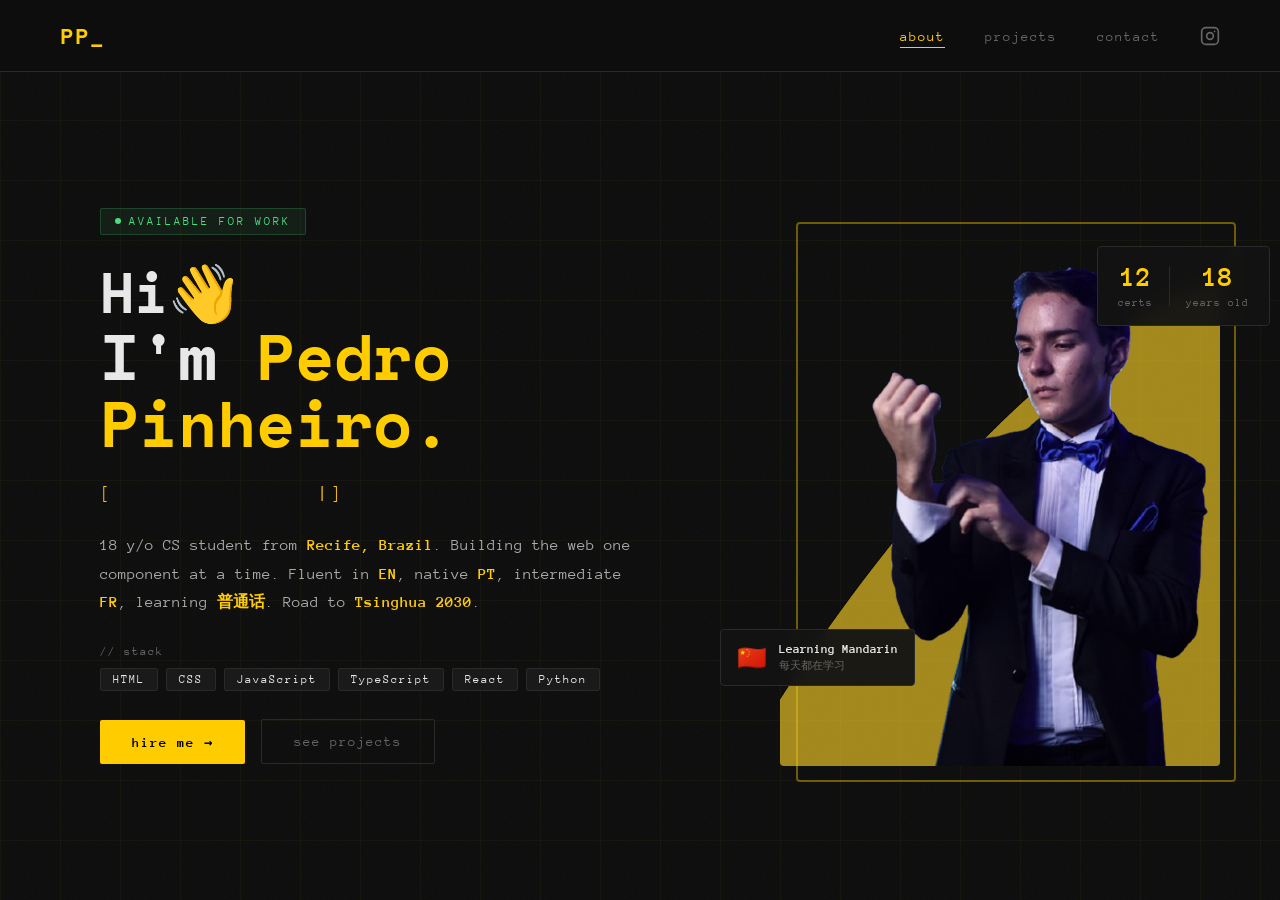
==== index.html @ 4a8cb2eb "Adding the portfolio now, but i had already have done a lot of it" ====
<!DOCTYPE html>
<html lang="en">
<head>
    <meta charset="UTF-8">
    <meta name="viewport" content="width=device-width, initial-scale=1.0">
    <title>Pedro Pinheiro — Frontend Developer</title>
    <link rel="stylesheet" href="assets/style/style.css"/>
    <link rel="preconnect" href="https://fonts.googleapis.com">
    <link rel="preconnect" href="https://fonts.gstatic.com" crossorigin>
    <link href="https://fonts.googleapis.com/css2?family=Anonymous+Pro:ital,wght@0,400;0,700;1,400;1,700&family=Space+Mono:ital,wght@0,400;0,700;1,400&display=swap" rel="stylesheet">
</head>
<body>

    <!-- Noise overlay -->
    <div class="noise"></div>

    <!-- Animated grid background -->
    <div class="grid-bg"></div>

    <header>
        <div class="logo">PP<span class="cursor-blink">_</span></div>
        <nav>
            <ul>
                <li><a href="#" class="nav-link active">about</a></li>
                <li><a href="index3.html" class="nav-link">projects</a></li>
                <li><a href="index2.html" class="nav-link">contact</a></li>
                <li>
                    <a href="https://www.instagram.com/pedropinheiro.dev/" target="_blank" class="nav-link social">
                        <svg width="20" height="20" viewBox="0 0 24 24" fill="none" stroke="currentColor" stroke-width="2">
                            <rect x="2" y="2" width="20" height="20" rx="5" ry="5"/>
                            <circle cx="12" cy="12" r="4"/>
                            <circle cx="17.5" cy="6.5" r="1" fill="currentColor" stroke="none"/>
                        </svg>
                    </a>
                </li>
            </ul>
        </nav>
    </header>

    <main>
        <section class="hero">

            <div class="hero-left">

                <!-- Tag decorativa -->
                <div class="tag">
                    <span class="tag-dot"></span>
                    available for work
                </div>

                <h1 class="main-title">
                    <span class="line-1">Hi<span class="wave">👋</span></span>
                    <span class="line-2">I'm <em>Pedro</em></span>
                    <span class="line-3">Pinheiro.</span>
                </h1>

                <div class="role-line">
                    <span class="bracket">[</span>
                    <span class="role-text" id="roleText"></span>
                    <span class="cursor-blink">|</span>
                    <span class="bracket">]</span>
                </div>

                <p class="bio">
                    18 y/o CS student from <span class="highlight">Recife, Brazil</span>. 
                    Building the web one component at a time. Fluent in 
                    <span class="highlight">EN</span>, native <span class="highlight">PT</span>, 
                    intermediate <span class="highlight">FR</span>, learning 
                    <span class="highlight">普通话</span>. 
                    Road to <span class="highlight">Tsinghua 2030</span>.
                </p>

                <div class="stack">
                    <span class="stack-label">// stack</span>
                    <div class="badges">
                        <span class="badge">HTML</span>
                        <span class="badge">CSS</span>
                        <span class="badge">JavaScript</span>
                        <span class="badge">TypeScript</span>
                        <span class="badge">React</span>
                        <span class="badge">Python</span>
                    </div>
                </div>

                <div class="cta-row">
                    <a href="index2.html" class="btn-primary">hire me →</a>
                    <a href="#projects" class="btn-ghost">see projects</a>
                </div>

            </div>

            <div class="hero-right">
                <div class="photo-frame">
                    <div class="photo-border"></div>
                    <img 
                        draggable="false" 
                        src="assets/images/BAILE-__17505___1_-removebg-preview 1.png" 
                        alt="Pedro Pinheiro"
                        class="profile-img"
                    />
                    <!-- Floating card -->
                    <div class="float-card">
                        <span class="float-icon">🇨🇳</span>
                        <div>
                            <div class="float-title">Learning Mandarin</div>
                            <div class="float-sub">每天都在学习</div>
                        </div>
                    </div>
                    <!-- Stats card -->
                    <div class="stats-card">
                        <div class="stat">
                            <span class="stat-num">12</span>
                            <span class="stat-label">certs</span>
                        </div>
                        <div class="stat-divider"></div>
                        <div class="stat">
                            <span class="stat-num">18</span>
                            <span class="stat-label">years old</span>
                        </div>
                    </div>
                </div>
            </div>

        </section>
    </main>

    <script src="assets/script.js"></script>
</body>
</html>
---- assets/style/style.css ----
/* =============================================
   RESET + VARIABLES
   ============================================= */
*, *::before, *::after {
    box-sizing: border-box;
    margin: 0;
    padding: 0;
}
 
:root {
    --bg:        #0d0d0d;
    --bg2:       #141414;
    --surface:   #1a1a1a;
    --border:    #2a2a2a;
    --accent:    #FFCC00;
    --accent2:   #ff6b35;
    --text:      #e8e8e8;
    --muted:     #666;
    --green:     #4ade80;
    --font-mono: 'Anonymous Pro', monospace;
    --font-alt:  'Space Mono', monospace;
}
 
html { scroll-behavior: smooth; }
 
body {
    background-color: var(--bg);
    color: var(--text);
    font-family: var(--font-mono);
    min-height: 100vh;
    overflow-x: hidden;
}
 
/* =============================================
   NOISE + GRID BACKGROUND
   ============================================= */
.noise {
    position: fixed;
    inset: 0;
    pointer-events: none;
    z-index: 0;
    opacity: 0.035;
    background-image: url("data:image/svg+xml,%3Csvg viewBox='0 0 256 256' xmlns='http://www.w3.org/2000/svg'%3E%3Cfilter id='noise'%3E%3CfeTurbulence type='fractalNoise' baseFrequency='0.9' numOctaves='4' stitchTiles='stitch'/%3E%3C/filter%3E%3Crect width='100%25' height='100%25' filter='url(%23noise)'/%3E%3C/svg%3E");
    background-size: 200px;
}
 
.grid-bg {
    position: fixed;
    inset: 0;
    pointer-events: none;
    z-index: 0;
    background-image:
        linear-gradient(rgba(255,204,0,0.03) 1px, transparent 1px),
        linear-gradient(90deg, rgba(255,204,0,0.03) 1px, transparent 1px);
    background-size: 60px 60px;
}
 
/* =============================================
   HEADER
   ============================================= */
header {
    position: fixed;
    top: 0;
    left: 0;
    right: 0;
    z-index: 100;
    height: 72px;
    background-color: rgba(13,13,13,0.85);
    backdrop-filter: blur(12px);
    border-bottom: 1px solid var(--border);
    display: flex;
    justify-content: space-between;
    align-items: center;
    padding: 0 60px;
}
 
.logo {
    font-family: var(--font-alt);
    font-size: 22px;
    font-weight: 700;
    color: var(--accent);
    letter-spacing: 2px;
}
 
nav ul {
    list-style: none;
    display: flex;
    align-items: center;
    gap: 40px;
}
 
.nav-link {
    text-decoration: none;
    color: var(--muted);
    font-family: var(--font-mono);
    font-size: 14px;
    letter-spacing: 1px;
    transition: color 0.2s ease;
    position: relative;
}
 
.nav-link::after {
    content: '';
    position: absolute;
    bottom: -4px;
    left: 0;
    width: 0;
    height: 1px;
    background-color: var(--accent);
    transition: width 0.2s ease;
}
 
.nav-link:hover,
.nav-link.active {
    color: var(--accent);
}
 
.nav-link:hover::after,
.nav-link.active::after {
    width: 100%;
}
 
.nav-link.social {
    display: flex;
    align-items: center;
}
 
/* =============================================
   MAIN
   ============================================= */
main {
    position: relative;
    z-index: 1;
    padding-top: 72px;
    min-height: 100vh;
}
 
/* =============================================
   HERO SECTION
   ============================================= */
.hero {
    display: flex;
    align-items: center;
    justify-content: space-between;
    min-height: calc(100vh - 72px);
    padding: 60px 60px 60px 100px;
    gap: 40px;
}
 
/* =============================================
   HERO LEFT
   ============================================= */
.hero-left {
    flex: 1;
    max-width: 620px;
    display: flex;
    flex-direction: column;
    gap: 28px;
    animation: fadeUp 0.8s ease both;
}
 
/* Tag */
.tag {
    display: inline-flex;
    align-items: center;
    gap: 8px;
    background-color: rgba(74,222,128,0.08);
    border: 1px solid rgba(74,222,128,0.2);
    color: var(--green);
    font-size: 12px;
    letter-spacing: 2px;
    text-transform: uppercase;
    padding: 6px 14px;
    border-radius: 2px;
    width: fit-content;
}
 
.tag-dot {
    width: 6px;
    height: 6px;
    border-radius: 50%;
    background-color: var(--green);
    animation: pulse 2s infinite;
}
 
/* Title */
.main-title {
    display: flex;
    flex-direction: column;
    font-family: var(--font-alt);
    font-weight: 700;
    line-height: 1.05;
    color: var(--text);
}
 
.main-title .line-1 { font-size: 56px; }
.main-title .line-2 { font-size: 64px; }
.main-title .line-3 { font-size: 64px; color: var(--accent); }
 
.main-title em {
    font-style: normal;
    color: var(--accent);
}
 
.wave {
    display: inline-block;
    animation: wave 2s infinite;
    transform-origin: 70% 70%;
}
 
/* Role typewriter */
.role-line {
    font-family: var(--font-mono);
    font-size: 18px;
    color: var(--muted);
    display: flex;
    align-items: center;
    gap: 4px;
}
 
.bracket { color: var(--accent); }
.role-text { color: var(--text); min-width: 200px; }
 
/* Bio */
.bio {
    font-size: 16px;
    line-height: 1.8;
    color: #aaa;
    max-width: 540px;
}
 
.highlight {
    color: var(--accent);
    font-weight: 700;
}
 
/* Stack */
.stack {
    display: flex;
    flex-direction: column;
    gap: 10px;
}
 
.stack-label {
    font-size: 12px;
    color: var(--muted);
    letter-spacing: 1px;
}
 
.badges {
    display: flex;
    flex-wrap: wrap;
    gap: 8px;
}
 
.badge {
    font-family: var(--font-mono);
    font-size: 12px;
    padding: 4px 12px;
    background-color: var(--surface);
    border: 1px solid var(--border);
    color: var(--text);
    border-radius: 2px;
    letter-spacing: 1px;
    transition: border-color 0.2s, color 0.2s;
}
 
.badge:hover {
    border-color: var(--accent);
    color: var(--accent);
}
 
/* CTA */
.cta-row {
    display: flex;
    gap: 16px;
    align-items: center;
}
 
.btn-primary {
    display: inline-block;
    padding: 14px 32px;
    background-color: var(--accent);
    color: #000;
    font-family: var(--font-mono);
    font-weight: 700;
    font-size: 14px;
    letter-spacing: 1px;
    text-decoration: none;
    border-radius: 2px;
    transition: background-color 0.2s, transform 0.1s;
}
 
.btn-primary:hover {
    background-color: #e6b800;
    transform: translateY(-2px);
}
 
.btn-ghost {
    display: inline-block;
    padding: 14px 32px;
    border: 1px solid var(--border);
    color: var(--muted);
    font-family: var(--font-mono);
    font-size: 14px;
    letter-spacing: 1px;
    text-decoration: none;
    border-radius: 2px;
    transition: border-color 0.2s, color 0.2s;
}
 
.btn-ghost:hover {
    border-color: var(--accent);
    color: var(--accent);
}
 
/* =============================================
   HERO RIGHT — PHOTO
   ============================================= */
.hero-right {
    flex: 0 0 auto;
    display: flex;
    justify-content: center;
    animation: fadeUp 0.8s 0.2s ease both;
}
 
.photo-frame {
    position: relative;
    width: 440px;
    height: 560px;
}
 
.photo-border {
    position: absolute;
    top: 16px;
    left: 16px;
    right: -16px;
    bottom: -16px;
    border: 2px solid var(--accent);
    border-radius: 4px;
    opacity: 0.4;
    z-index: 0;
}
 
.profile-img {
    position: relative;
    z-index: 1;
    width: 100%;
    height: 100%;
    object-fit: cover;
    object-position: top;
    border-radius: 4px;
    filter: grayscale(20%);
    transition: filter 0.3s ease;
}
 
.profile-img:hover {
    filter: grayscale(0%);
}
 
/* Floating cards */
.float-card {
    position: absolute;
    bottom: 80px;
    left: -60px;
    z-index: 2;
    background-color: rgba(20,20,20,0.95);
    border: 1px solid var(--border);
    border-radius: 4px;
    padding: 12px 16px;
    display: flex;
    align-items: center;
    gap: 12px;
    font-size: 13px;
    backdrop-filter: blur(8px);
    animation: float 4s ease-in-out infinite;
}
 
.float-icon { font-size: 24px; }
.float-title { color: var(--text); font-weight: 700; font-size: 13px; }
.float-sub   { color: var(--muted); font-size: 11px; margin-top: 2px; }
 
.stats-card {
    position: absolute;
    top: 40px;
    right: -50px;
    z-index: 2;
    background-color: rgba(20,20,20,0.95);
    border: 1px solid var(--border);
    border-radius: 4px;
    padding: 16px 20px;
    display: flex;
    align-items: center;
    gap: 16px;
    backdrop-filter: blur(8px);
    animation: float 4s 1s ease-in-out infinite;
}
 
.stat { text-align: center; }
.stat-num { display: block; font-size: 28px; font-weight: 700; color: var(--accent); }
.stat-label { font-size: 11px; color: var(--muted); letter-spacing: 1px; }
.stat-divider { width: 1px; height: 40px; background-color: var(--border); }
 
/* =============================================
   CONTACT PAGE
   ============================================= */
.contact-section {
    display: flex;
    align-items: center;
    justify-content: space-between;
    min-height: calc(100vh - 72px);
    padding: 60px 60px 60px 100px;
    gap: 60px;
}
 
.contact-left {
    flex: 1;
    max-width: 500px;
    display: flex;
    flex-direction: column;
    gap: 28px;
    animation: fadeUp 0.8s ease both;
}
 
.contact-links {
    display: flex;
    flex-direction: column;
    gap: 16px;
}
 
.contact-item {
    display: flex;
    align-items: center;
    gap: 16px;
    text-decoration: none;
    padding: 16px 20px;
    background-color: var(--surface);
    border: 1px solid var(--border);
    border-radius: 4px;
    transition: border-color 0.2s, transform 0.2s;
}
 
.contact-item:hover {
    border-color: var(--accent);
    transform: translateX(4px);
}
 
.contact-icon {
    font-size: 22px;
    color: var(--accent);
    width: 32px;
    text-align: center;
}
 
.contact-label {
    font-size: 11px;
    color: var(--muted);
    letter-spacing: 1px;
    margin-bottom: 4px;
}
 
.contact-value {
    font-size: 14px;
    color: var(--text);
}
 
/* =============================================
   TERMINAL
   ============================================= */
.contact-right {
    flex: 1;
    max-width: 520px;
    animation: fadeUp 0.8s 0.2s ease both;
}
 
.terminal {
    background-color: #111;
    border: 1px solid var(--border);
    border-radius: 8px;
    overflow: hidden;
    box-shadow: 0 24px 64px rgba(0,0,0,0.6);
}
 
.terminal-bar {
    background-color: #1e1e1e;
    padding: 12px 16px;
    display: flex;
    align-items: center;
    gap: 8px;
    border-bottom: 1px solid var(--border);
}
 
.t-dot {
    width: 12px;
    height: 12px;
    border-radius: 50%;
}
.t-dot.red    { background-color: #ff5f57; }
.t-dot.yellow { background-color: #ffbd2e; }
.t-dot.green  { background-color: #28ca42; }
 
.t-title {
    flex: 1;
    text-align: center;
    font-size: 12px;
    color: var(--muted);
}
 
.terminal-body {
    padding: 24px;
    font-family: var(--font-mono);
    font-size: 14px;
    line-height: 1.9;
}
 
.t-gray   { color: #555; }
.t-purple { color: #c792ea; }
.t-blue   { color: #82aaff; }
.t-yellow { color: #ffcb6b; }
.t-orange { color: #f78c6c; }
.t-green  { color: var(--green); }
 
/* =============================================
   CURSOR BLINK
   ============================================= */
.cursor-blink {
    animation: blink 1s step-end infinite;
    color: var(--accent);
}
 
/* =============================================
   ANIMATIONS
   ============================================= */
@keyframes fadeUp {
    from { opacity: 0; transform: translateY(24px); }
    to   { opacity: 1; transform: translateY(0); }
}
 
@keyframes blink {
    0%, 100% { opacity: 1; }
    50%       { opacity: 0; }
}
 
@keyframes wave {
    0%, 100% { transform: rotate(0deg); }
    20%       { transform: rotate(-10deg); }
    40%       { transform: rotate(12deg); }
    60%       { transform: rotate(-10deg); }
    80%       { transform: rotate(8deg); }
}
 
@keyframes pulse {
    0%, 100% { opacity: 1; transform: scale(1); }
    50%       { opacity: 0.5; transform: scale(0.8); }
}
 
@keyframes float {
    0%, 100% { transform: translateY(0); }
    50%       { transform: translateY(-8px); }
}
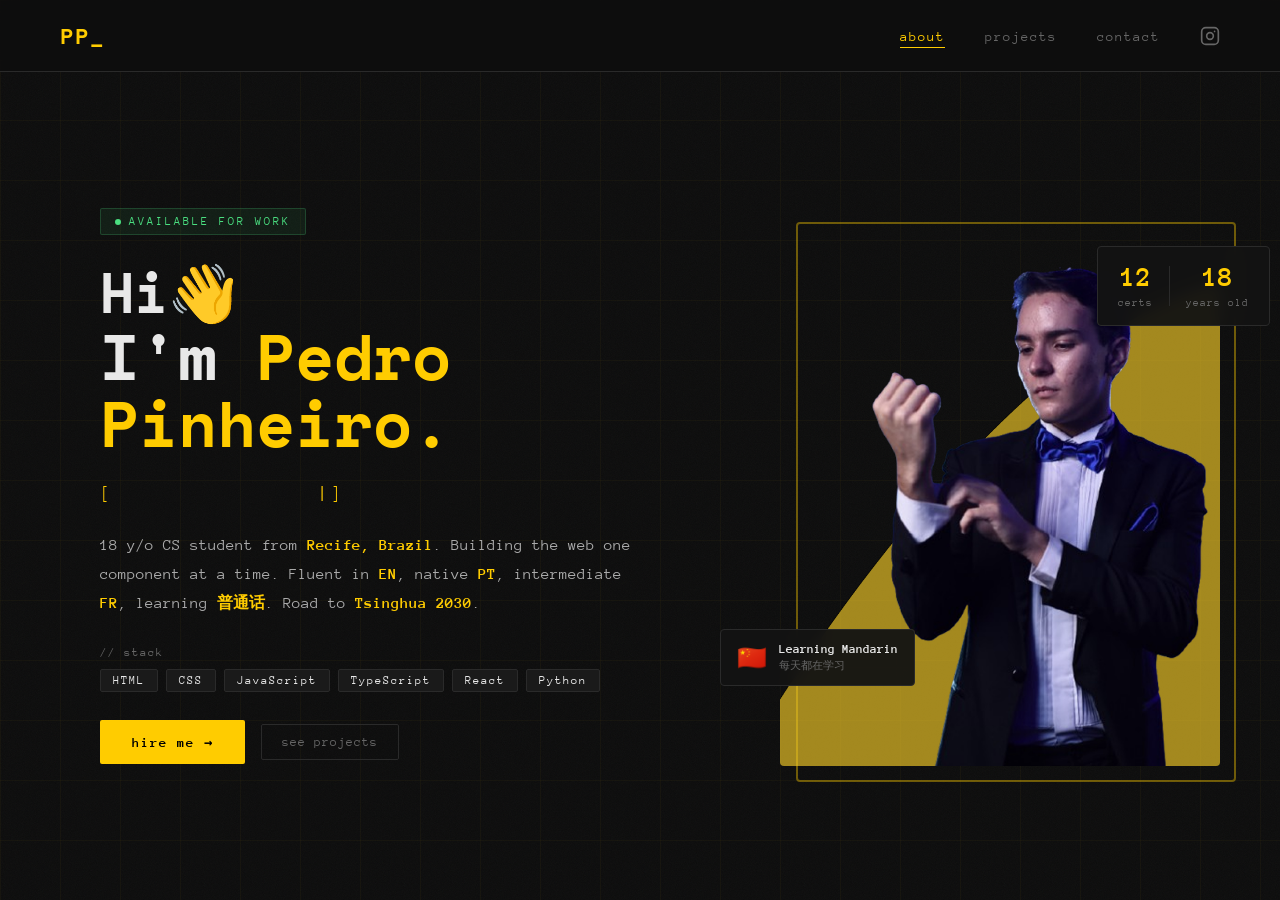
==== commit f7768dd1: "added projects section" ====
--- a/index.html
+++ b/index.html
@@ -84,7 +84,7 @@
 
                 <div class="cta-row">
                     <a href="index2.html" class="btn-primary">hire me →</a>
-                    <a href="#projects" class="btn-ghost">see projects</a>
+                    <a href="index3.html" class="btn-ghost">see projects</a>
                 </div>
 
             </div>
--- a/assets/style/style.css
+++ b/assets/style/style.css
@@ -558,4 +558,259 @@
     0%, 100% { transform: translateY(0); }
     50%       { transform: translateY(-8px); }
 }
- +
+
+
+
+/* =============================================
+   PROJECTS PAGE
+   ============================================= */
+ 
+.projects-section {
+    min-height: calc(100vh - 72px);
+    padding: 80px 100px;
+    display: flex;
+    flex-direction: column;
+    gap: 64px;
+    position: relative;
+    z-index: 1;
+}
+ 
+/* Header */
+.projects-header {
+    display: flex;
+    flex-direction: column;
+    gap: 20px;
+    animation: fadeUp 0.7s ease both;
+}
+ 
+.projects-header .bio {
+    max-width: 560px;
+}
+ 
+/* Grid */
+.projects-grid {
+    display: grid;
+    grid-template-columns: repeat(2, 1fr);
+    gap: 32px;
+}
+ 
+/* Card */
+.project-card {
+    background-color: var(--surface);
+    border: 1px solid var(--border);
+    border-radius: 6px;
+    overflow: hidden;
+    display: flex;
+    flex-direction: column;
+    transition: border-color 0.3s ease, transform 0.3s ease, box-shadow 0.3s ease;
+    animation: fadeUp 0.7s var(--delay, 0s) ease both;
+}
+ 
+.project-card:hover {
+    border-color: var(--accent);
+    transform: translateY(-6px);
+    box-shadow: 0 24px 48px rgba(0,0,0,0.4);
+}
+ 
+/* Card image */
+.card-image {
+    position: relative;
+    height: 240px;
+    overflow: hidden;
+    background-color: #111;
+}
+ 
+.card-image img {
+    width: 100%;
+    height: 100%;
+    object-fit: cover;
+    transition: transform 0.4s ease, filter 0.4s ease;
+    filter: grayscale(20%);
+}
+ 
+.project-card:hover .card-image img {
+    transform: scale(1.05);
+    filter: grayscale(0%);
+}
+ 
+/* Overlay on hover */
+.card-overlay {
+    position: absolute;
+    inset: 0;
+    background-color: rgba(0,0,0,0.7);
+    display: flex;
+    align-items: center;
+    justify-content: center;
+    opacity: 0;
+    transition: opacity 0.3s ease;
+}
+ 
+.project-card:hover .card-overlay {
+    opacity: 1;
+}
+ 
+.overlay-btn {
+    padding: 12px 28px;
+    background-color: var(--accent);
+    color: #000;
+    font-family: var(--font-mono);
+    font-weight: 700;
+    font-size: 13px;
+    letter-spacing: 1px;
+    text-decoration: none;
+    border-radius: 2px;
+    transition: background-color 0.2s;
+}
+ 
+.overlay-btn:hover {
+    background-color: #e6b800;
+}
+ 
+/* Card number */
+.card-number {
+    position: absolute;
+    top: 16px;
+    left: 16px;
+    font-family: var(--font-alt);
+    font-size: 11px;
+    font-weight: 700;
+    color: var(--accent);
+    letter-spacing: 2px;
+    background-color: rgba(0,0,0,0.7);
+    padding: 4px 10px;
+    border-radius: 2px;
+    backdrop-filter: blur(4px);
+}
+ 
+/* Card body */
+.card-body {
+    padding: 28px;
+    display: flex;
+    flex-direction: column;
+    gap: 14px;
+    flex: 1;
+}
+ 
+.card-meta {
+    display: flex;
+    align-items: center;
+    gap: 16px;
+}
+ 
+.card-year {
+    font-size: 11px;
+    color: var(--muted);
+    letter-spacing: 2px;
+}
+ 
+.card-focus {
+    font-size: 11px;
+    color: var(--accent);
+    letter-spacing: 1px;
+}
+ 
+.card-title {
+    font-family: var(--font-alt);
+    font-size: 22px;
+    font-weight: 700;
+    color: var(--text);
+    line-height: 1.2;
+}
+ 
+.card-desc {
+    font-size: 14px;
+    line-height: 1.8;
+    color: #888;
+    flex: 1;
+}
+ 
+/* Stack badges */
+.card-stack {
+    display: flex;
+    flex-wrap: wrap;
+    gap: 8px;
+}
+ 
+.badge.accent {
+    border-color: var(--accent);
+    color: var(--accent);
+}
+ 
+/* Card links */
+.card-links {
+    display: flex;
+    gap: 12px;
+    margin-top: 4px;
+}
+ 
+.btn-ghost {
+    display: inline-flex;
+    align-items: center;
+    gap: 8px;
+    padding: 10px 20px;
+    border: 1px solid var(--border);
+    color: var(--muted);
+    font-family: var(--font-mono);
+    font-size: 13px;
+    letter-spacing: 1px;
+    text-decoration: none;
+    border-radius: 2px;
+    transition: border-color 0.2s, color 0.2s;
+}
+ 
+.btn-ghost:hover {
+    border-color: var(--accent);
+    color: var(--accent);
+}
+ 
+.btn-ghost.small {
+    font-size: 12px;
+    padding: 8px 16px;
+}
+ 
+/* Footer note */
+.projects-footer {
+    display: flex;
+    align-items: center;
+    justify-content: space-between;
+    padding-top: 16px;
+    border-top: 1px solid var(--border);
+    font-size: 13px;
+    animation: fadeUp 0.7s 0.3s ease both;
+}
+ 
+/* =============================================
+   RESPONSIVE
+   ============================================= */
+@media (max-width: 900px) {
+    .projects-section {
+        padding: 60px 40px;
+        gap: 48px;
+    }
+ 
+    .projects-grid {
+        grid-template-columns: 1fr;
+        max-width: 560px;
+    }
+}
+ 
+@media (max-width: 600px) {
+    .projects-section {
+        padding: 48px 24px;
+        gap: 40px;
+    }
+ 
+    .card-image { height: 200px; }
+ 
+    .card-body { padding: 20px; }
+ 
+    .projects-footer {
+        flex-direction: column;
+        align-items: flex-start;
+        gap: 16px;
+    }
+ 
+    .main-title .line-1 { font-size: 36px; }
+    .main-title .line-2 { font-size: 44px; }
+}
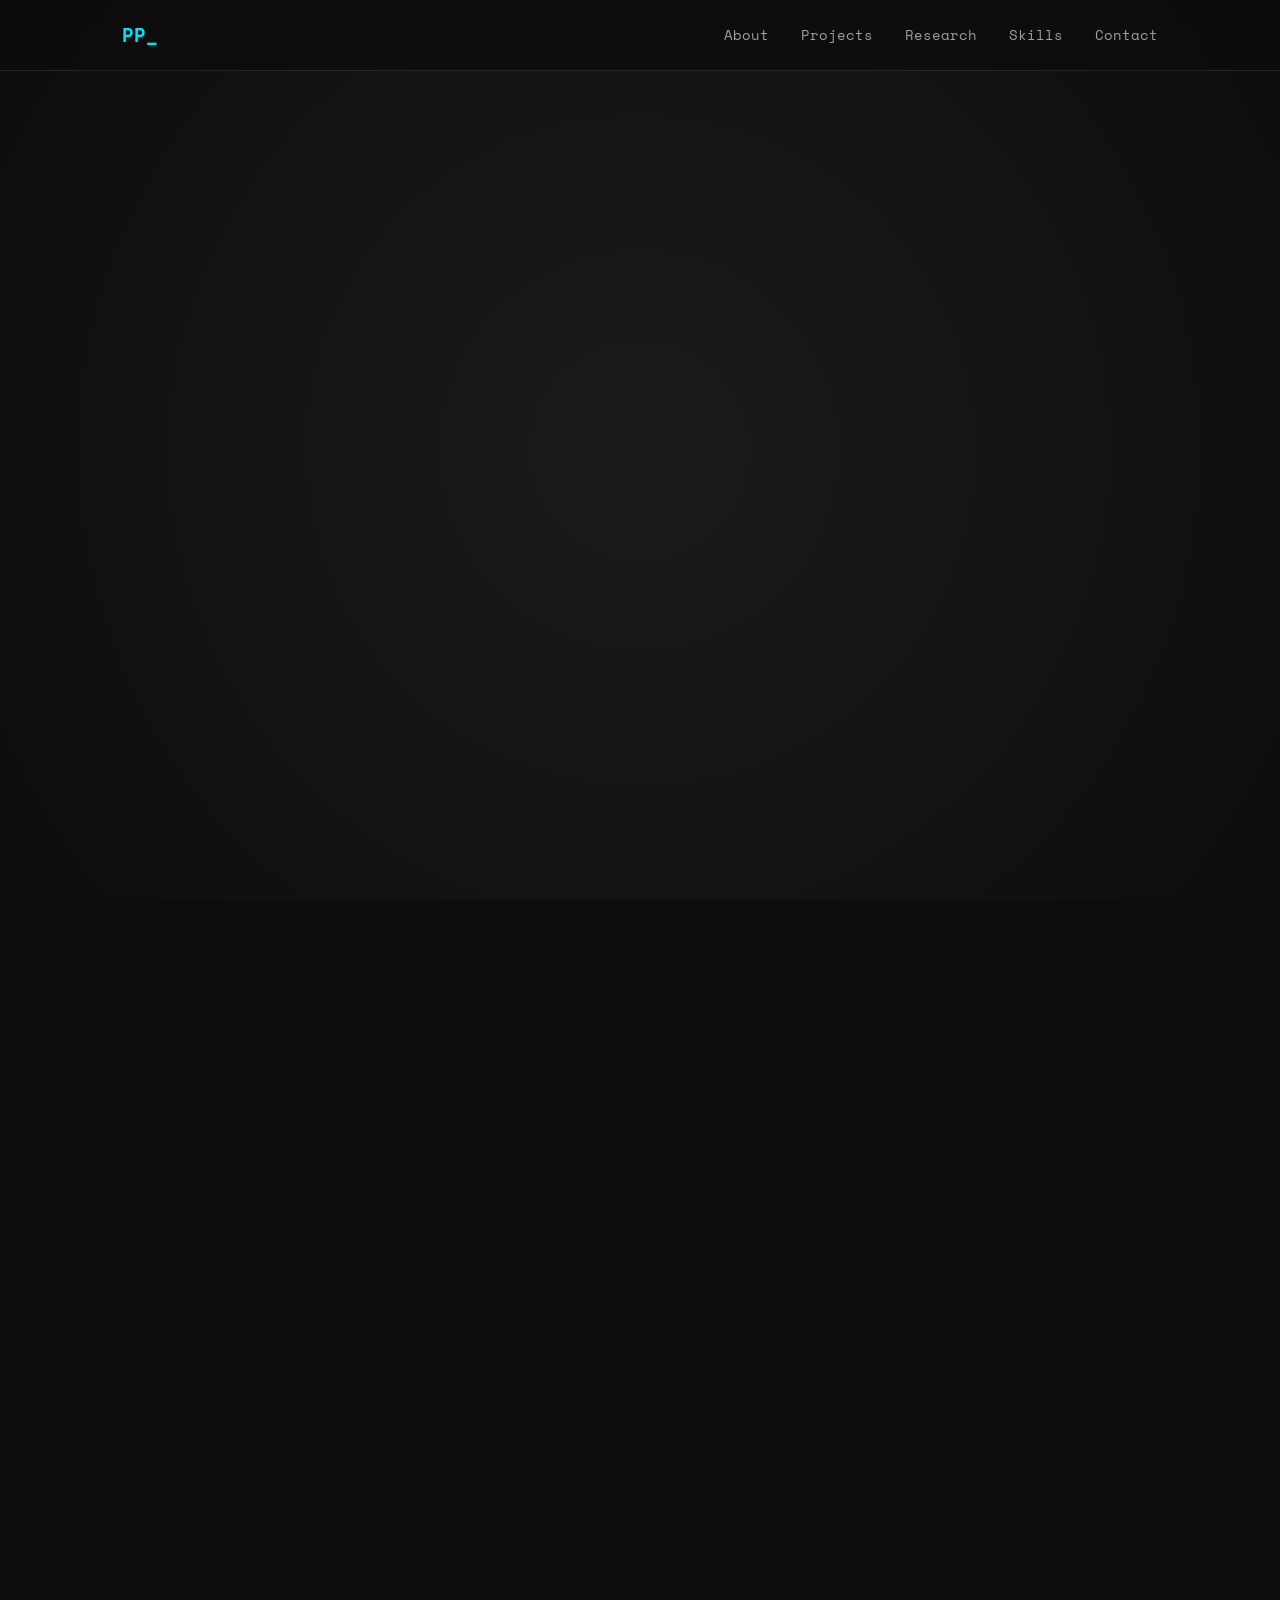
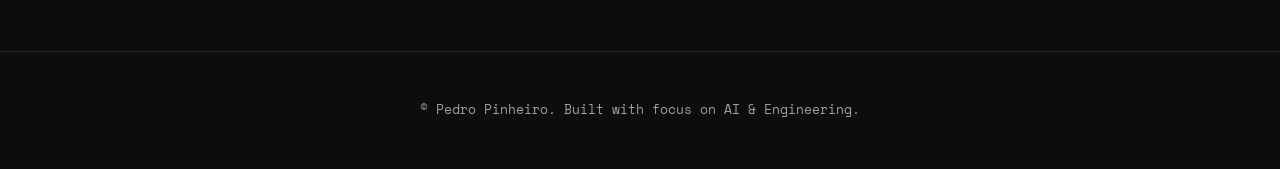
==== commit 43663372: "Redesign portfolio: Transition to AI/Research profile and data-driven architecture" ====
--- a/index.html
+++ b/index.html
@@ -1,129 +1,94 @@
 <!DOCTYPE html>
-<html lang="en">
+<html lang="pt-br">
 <head>
     <meta charset="UTF-8">
     <meta name="viewport" content="width=device-width, initial-scale=1.0">
-    <title>Pedro Pinheiro — Frontend Developer</title>
-    <link rel="stylesheet" href="assets/style/style.css"/>
-    <link rel="preconnect" href="https://fonts.googleapis.com">
-    <link rel="preconnect" href="https://fonts.gstatic.com" crossorigin>
-    <link href="https://fonts.googleapis.com/css2?family=Anonymous+Pro:ital,wght@0,400;0,700;1,400;1,700&family=Space+Mono:ital,wght@0,400;0,700;1,400&display=swap" rel="stylesheet">
+    <title>Pedro Pinheiro | AI & Machine Learning</title>
+    <link rel="stylesheet" href="src/styles/main.css">
+    <link rel="stylesheet" href="src/styles/layout.css">
+    <link rel="stylesheet" href="src/styles/components.css">
+    <link rel="stylesheet" href="src/styles/animations.css">
+    <link href="https://fonts.googleapis.com/css2?family=Inter:wght@300;400;600;700&family=Space+Mono:wght@400;700&display=swap" rel="stylesheet">
 </head>
 <body>
 
-    <!-- Noise overlay -->
-    <div class="noise"></div>
-
-    <!-- Animated grid background -->
-    <div class="grid-bg"></div>
-
     <header>
-        <div class="logo">PP<span class="cursor-blink">_</span></div>
-        <nav>
-            <ul>
-                <li><a href="#" class="nav-link active">about</a></li>
-                <li><a href="index3.html" class="nav-link">projects</a></li>
-                <li><a href="index2.html" class="nav-link">contact</a></li>
-                <li>
-                    <a href="https://www.instagram.com/pedropinheiro.dev/" target="_blank" class="nav-link social">
-                        <svg width="20" height="20" viewBox="0 0 24 24" fill="none" stroke="currentColor" stroke-width="2">
-                            <rect x="2" y="2" width="20" height="20" rx="5" ry="5"/>
-                            <circle cx="12" cy="12" r="4"/>
-                            <circle cx="17.5" cy="6.5" r="1" fill="currentColor" stroke="none"/>
-                        </svg>
-                    </a>
-                </li>
-            </ul>
-        </nav>
+        <div class="container">
+            <nav>
+                <div class="logo">PP_</div>
+                <ul class="nav-links">
+                    <li><a href="#about">About</a></li>
+                    <li><a href="#projects">Projects</a></li>
+                    <li><a href="#research">Research</a></li>
+                    <li><a href="#skills">Skills</a></li>
+                    <li><a href="#contact">Contact</a></li>
+                </ul>
+            </nav>
+        </div>
     </header>
 
     <main>
-        <section class="hero">
-
-            <div class="hero-left">
-
-                <!-- Tag decorativa -->
-                <div class="tag">
-                    <span class="tag-dot"></span>
-                    available for work
-                </div>
-
-                <h1 class="main-title">
-                    <span class="line-1">Hi<span class="wave">👋</span></span>
-                    <span class="line-2">I'm <em>Pedro</em></span>
-                    <span class="line-3">Pinheiro.</span>
-                </h1>
-
-                <div class="role-line">
-                    <span class="bracket">[</span>
-                    <span class="role-text" id="roleText"></span>
-                    <span class="cursor-blink">|</span>
-                    <span class="bracket">]</span>
-                </div>
-
-                <p class="bio">
-                    18 y/o CS student from <span class="highlight">Recife, Brazil</span>. 
-                    Building the web one component at a time. Fluent in 
-                    <span class="highlight">EN</span>, native <span class="highlight">PT</span>, 
-                    intermediate <span class="highlight">FR</span>, learning 
-                    <span class="highlight">普通话</span>. 
-                    Road to <span class="highlight">Tsinghua 2030</span>.
-                </p>
-
-                <div class="stack">
-                    <span class="stack-label">// stack</span>
-                    <div class="badges">
-                        <span class="badge">HTML</span>
-                        <span class="badge">CSS</span>
-                        <span class="badge">JavaScript</span>
-                        <span class="badge">TypeScript</span>
-                        <span class="badge">React</span>
-                        <span class="badge">Python</span>
-                    </div>
-                </div>
-
-                <div class="cta-row">
-                    <a href="index2.html" class="btn-primary">hire me →</a>
-                    <a href="index3.html" class="btn-ghost">see projects</a>
-                </div>
-
-            </div>
-
-            <div class="hero-right">
-                <div class="photo-frame">
-                    <div class="photo-border"></div>
-                    <img 
-                        draggable="false" 
-                        src="assets/images/BAILE-__17505___1_-removebg-preview 1.png" 
-                        alt="Pedro Pinheiro"
-                        class="profile-img"
-                    />
-                    <!-- Floating card -->
-                    <div class="float-card">
-                        <span class="float-icon">🇨🇳</span>
-                        <div>
-                            <div class="float-title">Learning Mandarin</div>
-                            <div class="float-sub">每天都在学习</div>
-                        </div>
-                    </div>
-                    <!-- Stats card -->
-                    <div class="stats-card">
-                        <div class="stat">
-                            <span class="stat-num">12</span>
-                            <span class="stat-label">certs</span>
-                        </div>
-                        <div class="stat-divider"></div>
-                        <div class="stat">
-                            <span class="stat-num">18</span>
-                            <span class="stat-label">years old</span>
-                        </div>
-                    </div>
+        <!-- Hero Section -->
+        <section id="hero" class="container" style="display: flex; align-items: center; min-height: 90vh; justify-content: center; text-align: center;">
+            <div class="fade-in" id="hero-content">
+                <h1 style="font-size: 4rem; margin-bottom: 1rem;" id="hero-name"></h1>
+                <h2 style="font-size: 1.5rem; color: var(--accent-cyan); margin-bottom: 1.5rem; font-family: var(--font-mono);" id="hero-role"></h2>
+                <p style="max-width: 600px; margin: 0 auto 2rem; color: var(--text-dim); font-size: 1.2rem;" id="hero-desc"></p>
+                <div style="display: flex; gap: 1rem; justify-content: center;">
+                    <a href="#projects" class="btn btn-primary">View Projects</a>
+                    <a href="#contact" class="btn btn-ghost">Contact Me</a>
                 </div>
             </div>
+        </section>
 
+        <!-- About Section -->
+        <section id="about" class="container">
+            <h2 class="section-title fade-in">About Me</h2>
+            <div class="glass-card fade-in" style="max-width: 800px; margin: 0 auto; text-align: center;">
+                <p id="about-text" style="font-size: 1.1rem; color: var(--text-dim);"></p>
+            </div>
+        </section>
+
+        <!-- Projects Section -->
+        <section id="projects" class="container">
+            <h2 class="section-title fade-in">Featured Projects</h2>
+            <div class="projects-grid" id="projects-container">
+                <!-- Projects injected by JS -->
+            </div>
+        </section>
+
+        <!-- Research Section -->
+        <section id="research" class="container">
+            <h2 class="section-title fade-in">Research & Goals</h2>
+            <div class="glass-card fade-in" id="research-content" style="max-width: 800px; margin: 0 auto;">
+                <!-- Research injected by JS -->
+            </div>
+        </section>
+
+        <!-- Skills Section -->
+        <section id="skills" class="container">
+            <h2 class="section-title fade-in">Technical Skills</h2>
+            <div class="skills-container" id="skills-container">
+                <!-- Skills injected by JS -->
+            </div>
+        </section>
+
+        <!-- Contact Section -->
+        <section id="contact" class="container" style="text-align: center;">
+            <h2 class="section-title fade-in">Get In Touch</h2>
+            <div class="glass-card fade-in" style="max-width: 600px; margin: 0 auto;">
+                <p style="margin-bottom: 2rem; color: var(--text-dim);">I'm always open to discussing research, AI projects, or international opportunities.</p>
+                <div style="display: flex; flex-wrap: wrap; gap: 1rem; justify-content: center;" id="contact-links">
+                    <!-- Links injected by JS -->
+                </div>
+            </div>
         </section>
     </main>
 
-    <script src="assets/script.js"></script>
+    <footer style="text-align: center; padding: 3rem 0; color: var(--text-dim); font-family: var(--font-mono); font-size: 0.8rem; border-top: 1px solid var(--glass-border);">
+        <p>&copy; <span id="year"></span> Pedro Pinheiro. Built with focus on AI & Engineering.</p>
+    </footer>
+
+    <script type="module" src="src/js/main.js"></script>
 </body>
-</html>+</html>
--- a/src/styles/main.css
+++ b/src/styles/main.css
@@ -0,0 +1,61 @@
+:root {
+  /* Colors */
+  --bg-dark: #0d0d0d;
+  --bg-card: rgba(25, 25, 25, 0.7);
+  --accent-cyan: #00E5FF;
+  --accent-glow: rgba(0, 229, 255, 0.3);
+  --text-main: #e8e8e8;
+  --text-dim: #a0a0a0;
+  --glass-border: rgba(255, 255, 255, 0.1);
+  --glass-bg: rgba(255, 255, 255, 0.03);
+
+  /* Typography */
+  --font-main: 'Inter', -apple-system, BlinkMacSystemFont, 'Segoe UI', Roboto, sans-serif;
+  --font-mono: 'Space Mono', 'Anonymous Pro', monospace;
+
+  /* Transitions */
+  --transition-smooth: all 0.3s cubic-bezier(0.4, 0, 0.2, 1);
+}
+
+* {
+  margin: 0;
+  padding: 0;
+  box-sizing: border-box;
+}
+
+body {
+  background-color: var(--bg-dark);
+  color: var(--text-main);
+  font-family: var(--font-main);
+  line-height: 1.6;
+  overflow-x: hidden;
+}
+
+/* Subtle Background Effect */
+body::before {
+  content: '';
+  position: fixed;
+  top: 0;
+  left: 0;
+  width: 100%;
+  height: 100%;
+  background: radial-gradient(circle at 50% 50%, #1a1a1a 0%, #0d0d0d 100%);
+  z-index: -2;
+}
+
+.container {
+  max-width: 1100px;
+  margin: 0 auto;
+  padding: 0 2rem;
+}
+
+h1, h2, h3 {
+  font-family: var(--font-mono);
+  color: var(--text-main);
+}
+
+a {
+  text-decoration: none;
+  color: inherit;
+  transition: var(--transition-smooth);
+}
--- a/src/styles/layout.css
+++ b/src/styles/layout.css
@@ -0,0 +1,62 @@
+header {
+  position: fixed;
+  top: 0;
+  width: 100%;
+  z-index: 1000;
+  backdrop-filter: blur(12px);
+  background: rgba(13, 13, 13, 0.8);
+  border-bottom: 1px solid var(--glass-border);
+}
+
+nav {
+  display: flex;
+  justify-content: space-between;
+  align-items: center;
+  height: 70px;
+}
+
+.logo {
+  font-family: var(--font-mono);
+  font-weight: 700;
+  font-size: 1.2rem;
+  color: var(--accent-cyan);
+}
+
+.nav-links {
+  display: flex;
+  gap: 2rem;
+  list-style: none;
+}
+
+.nav-links a {
+  font-family: var(--font-mono);
+  font-size: 0.9rem;
+  color: var(--text-dim);
+}
+
+.nav-links a:hover {
+  color: var(--accent-cyan);
+}
+
+section {
+  padding: 100px 0;
+}
+
+.section-title {
+  font-size: 2.5rem;
+  margin-bottom: 3rem;
+  text-align: center;
+  position: relative;
+}
+
+.section-title::after {
+  content: '';
+  position: absolute;
+  bottom: -10px;
+  left: 50%;
+  transform: translateX(-50%);
+  width: 60px;
+  height: 3px;
+  background: var(--accent-cyan);
+  box-shadow: 0 0 10px var(--accent-cyan);
+}
--- a/src/styles/components.css
+++ b/src/styles/components.css
@@ -0,0 +1,95 @@
+/* Glassmorphism Cards */
+.glass-card {
+  background: var(--glass-bg);
+  backdrop-filter: blur(10px);
+  border: 1px solid var(--glass-border);
+  border-radius: 16px;
+  padding: 2rem;
+  transition: var(--transition-smooth);
+}
+
+.glass-card:hover {
+  border-color: var(--accent-cyan);
+  box-shadow: 0 0 20px var(--accent-glow);
+  transform: translateY(-5px);
+}
+
+/* Project Grid */
+.projects-grid {
+  display: grid;
+  grid-template-columns: repeat(auto-fit, minmax(300px, 1fr));
+  gap: 2rem;
+}
+
+.project-card {
+  display: flex;
+  flex-direction: column;
+  gap: 1rem;
+}
+
+.project-tech {
+  display: flex;
+  flex-wrap: wrap;
+  gap: 0.5rem;
+}
+
+.badge {
+  font-family: var(--font-mono);
+  font-size: 0.75rem;
+  padding: 0.2rem 0.6rem;
+  border: 1px solid var(--accent-cyan);
+  color: var(--accent-cyan);
+  border-radius: 4px;
+  background: rgba(0, 229, 255, 0.05);
+}
+
+/* Buttons */
+.btn {
+  display: inline-block;
+  padding: 0.8rem 1.5rem;
+  border-radius: 8px;
+  font-family: var(--font-mono);
+  font-weight: 600;
+  cursor: pointer;
+  transition: var(--transition-smooth);
+  text-align: center;
+}
+
+.btn-primary {
+  background: var(--accent-cyan);
+  color: var(--bg-dark);
+}
+
+.btn-primary:hover {
+  box-shadow: 0 0 20px var(--accent-cyan);
+  transform: scale(1.05);
+}
+
+.btn-ghost {
+  border: 1px solid var(--glass-border);
+  color: var(--text-main);
+}
+
+.btn-ghost:hover {
+  border-color: var(--accent-cyan);
+  color: var(--accent-cyan);
+}
+
+/* Skills Layout */
+.skills-container {
+  display: grid;
+  grid-template-columns: repeat(auto-fit, minmax(200px, 1fr));
+  gap: 2rem;
+}
+
+.skill-category h3 {
+  font-size: 1.1rem;
+  margin-bottom: 1rem;
+  color: var(--accent-cyan);
+}
+
+.skill-list {
+  display: flex;
+  flex-wrap: wrap;
+  gap: 0.5rem;
+}
--- a/src/styles/animations.css
+++ b/src/styles/animations.css
@@ -0,0 +1,20 @@
+.fade-in {
+  opacity: 0;
+  transform: translateY(30px);
+  transition: opacity 0.8s ease-out, transform 0.8s ease-out;
+}
+
+.fade-in.visible {
+  opacity: 1;
+  transform: translateY(0);
+}
+
+@keyframes glow {
+  0% { box-shadow: 0 0 5px var(--accent-glow); }
+  50% { box-shadow: 0 0 20px var(--accent-glow); }
+  100% { box-shadow: 0 0 5px var(--accent-glow); }
+}
+
+.glow-effect {
+  animation: glow 3s infinite ease-in-out;
+}
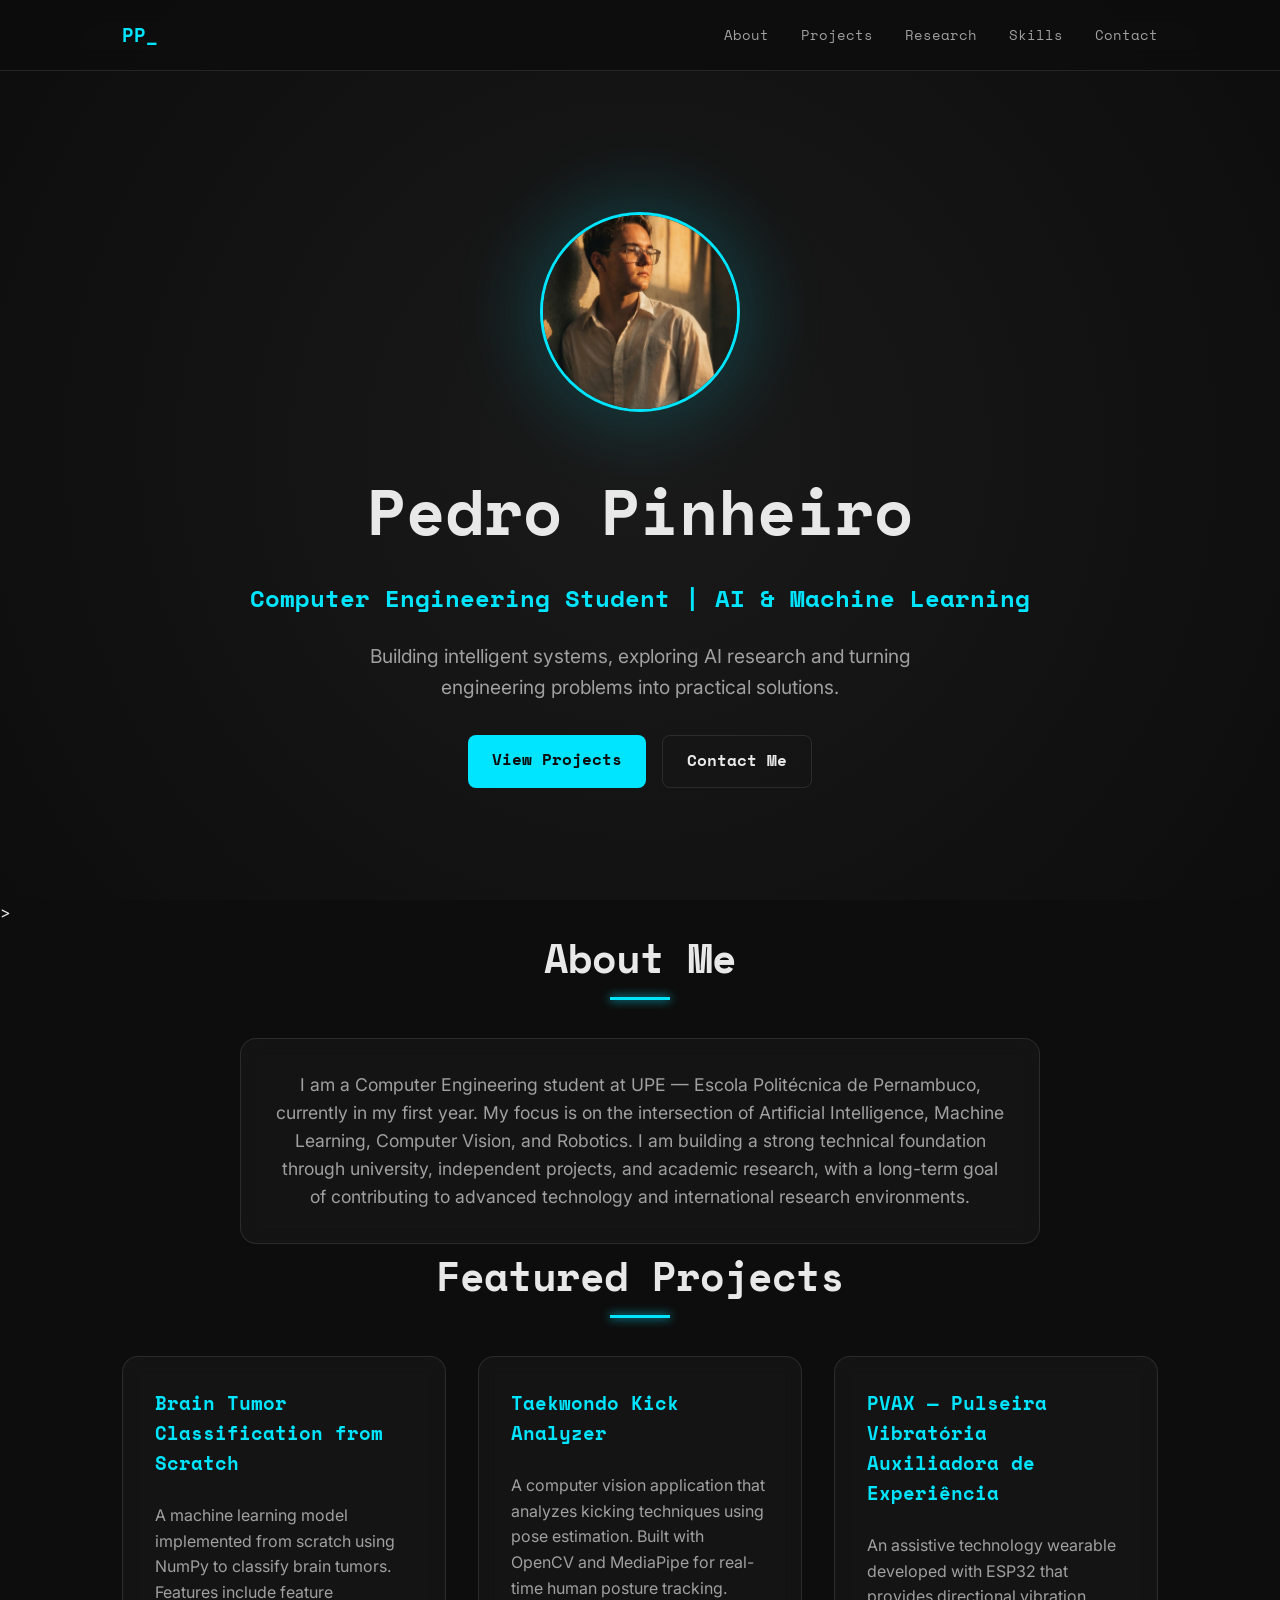
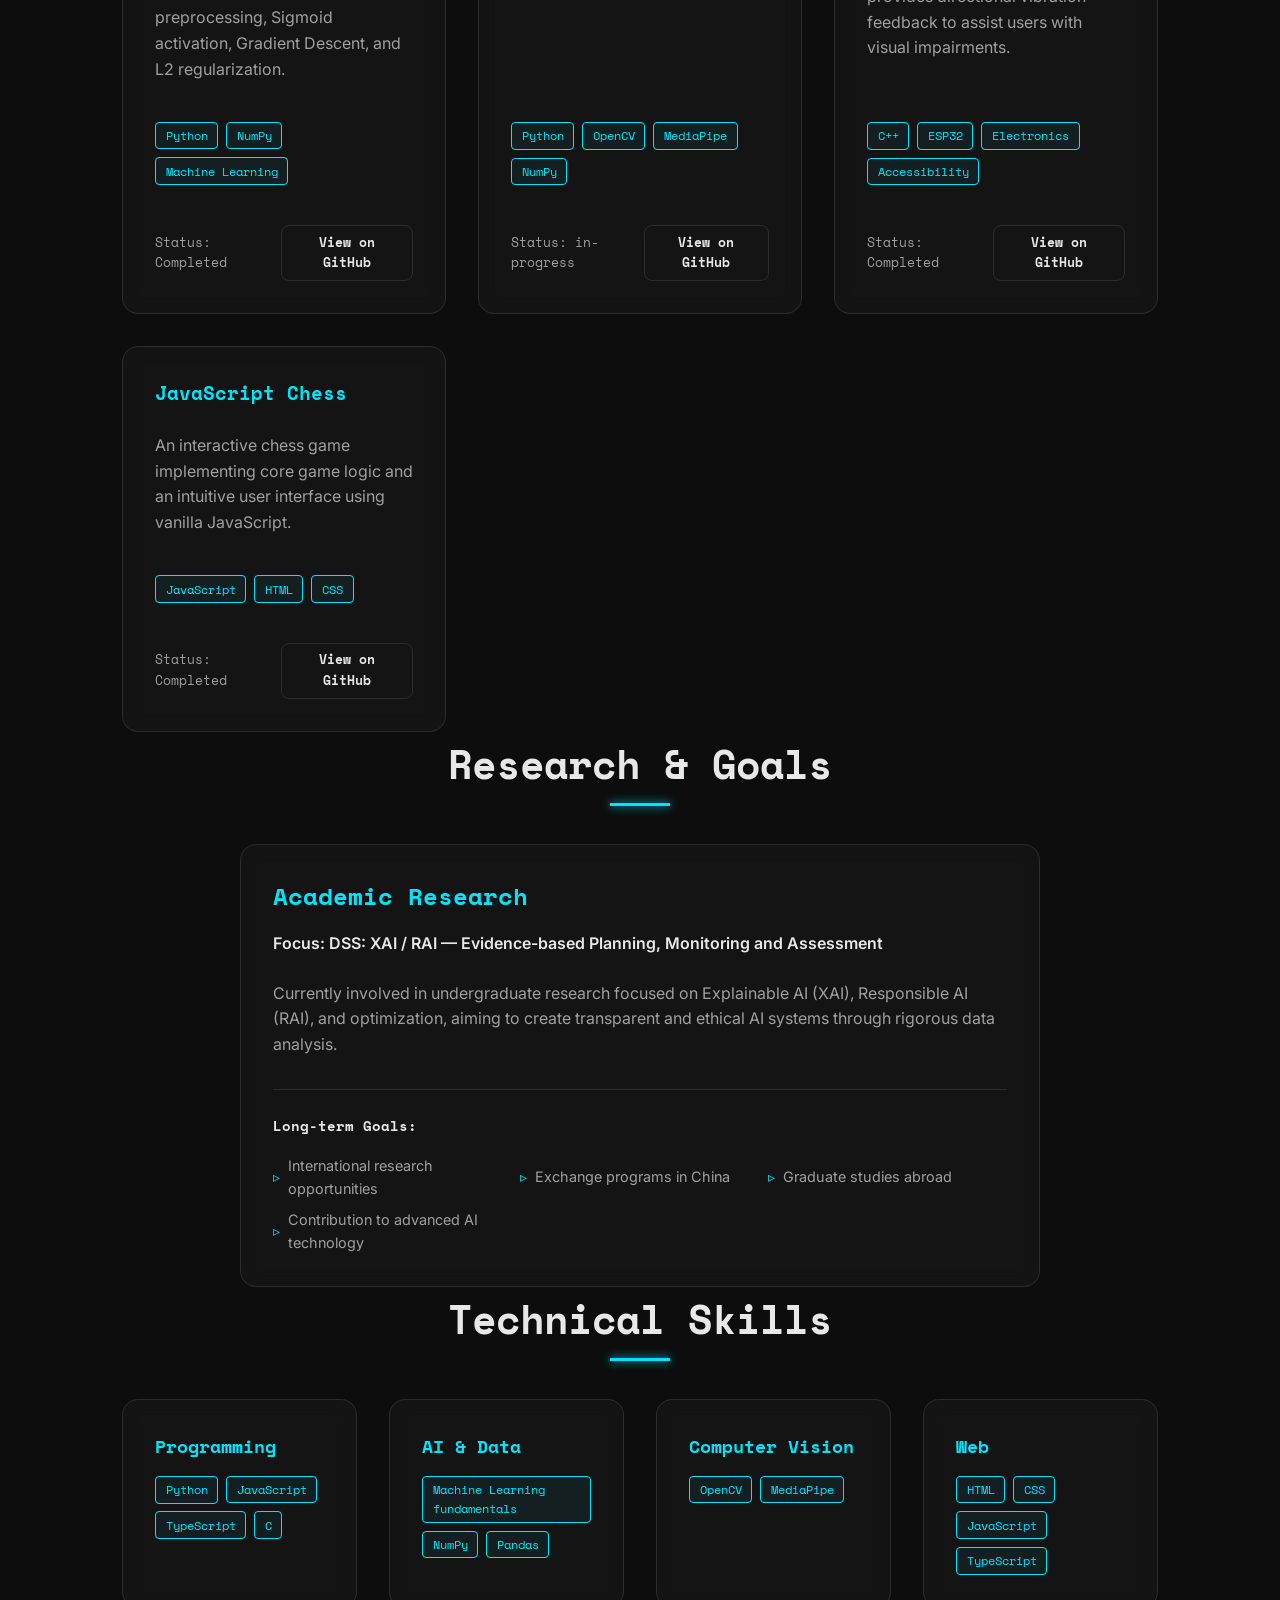
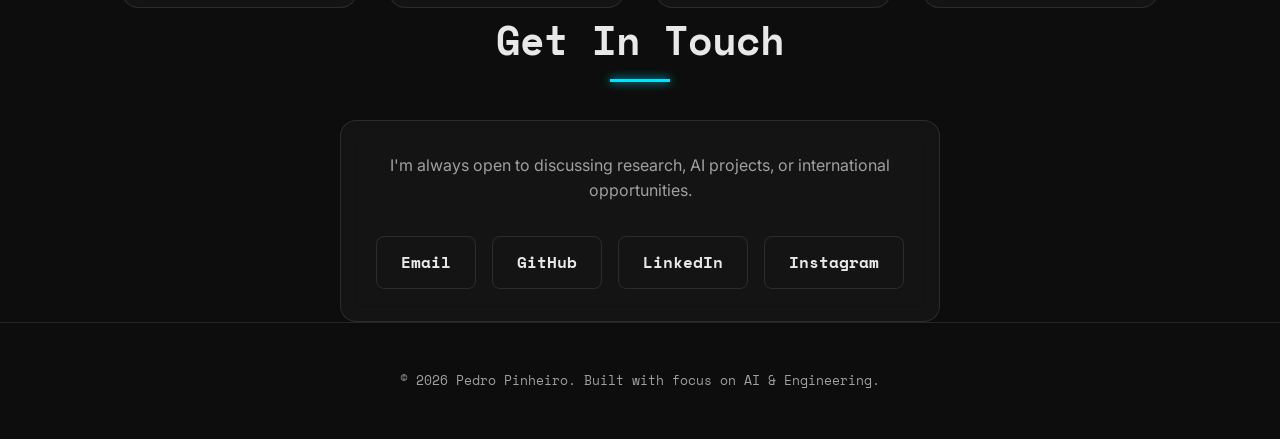
==== commit baa4cff0: "Fix: finalize header and hero positioning" ====
--- a/index.html
+++ b/index.html
@@ -29,17 +29,23 @@
 
     <main>
         <!-- Hero Section -->
-        <section id="hero" class="container" style="display: flex; align-items: center; min-height: 90vh; justify-content: center; text-align: center;">
-            <div class="fade-in" id="hero-content">
-                <h1 style="font-size: 4rem; margin-bottom: 1rem;" id="hero-name"></h1>
-                <h2 style="font-size: 1.5rem; color: var(--accent-cyan); margin-bottom: 1.5rem; font-family: var(--font-mono);" id="hero-role"></h2>
-                <p style="max-width: 600px; margin: 0 auto 2rem; color: var(--text-dim); font-size: 1.2rem;" id="hero-desc"></p>
-                <div style="display: flex; gap: 1rem; justify-content: center;">
-                    <a href="#projects" class="btn btn-primary">View Projects</a>
-                    <a href="#contact" class="btn btn-ghost">Contact Me</a>
+        <section id="hero" class="container" style="display: flex; align-items: center; min-height: 100vh; justify-content: center; text-align: center; padding-top: 100px;">
+            <div class="fade-in" id="hero-content" style="display: flex; flex-direction: column; align-items: center; gap: 2rem; z-index: 1;">
+                <div class="profile-photo-container">
+                    <img src="assets/images/MeImage.jpeg" alt="Pedro Pinheiro" class="profile-photo">
+                    <div class="photo-glow"></div>
+                </div>
+                <div class="hero-text">
+                    <h1 style="font-size: 4rem; margin-bottom: 1rem;" id="hero-name"></h1>
+                    <h2 style="font-size: 1.5rem; color: var(--accent-cyan); margin-bottom: 1.5rem; font-family: var(--font-mono);" id="hero-role"></h2>
+                    <p style="max-width: 600px; margin: 0 auto 2rem; color: var(--text-dim); font-size: 1.2rem;" id="hero-desc"></p>
+                    <div style="display: flex; gap: 1rem; justify-content: center;">
+                        <a href="#projects" class="btn btn-primary">View Projects</a>
+                        <a href="#contact" class="btn btn-ghost">Contact Me</a>
+                    </div>
                 </div>
             </div>
-        </section>
+        </section>>
 
         <!-- About Section -->
         <section id="about" class="container">
@@ -89,6 +95,8 @@
         <p>&copy; <span id="year"></span> Pedro Pinheiro. Built with focus on AI & Engineering.</p>
     </footer>
 
-    <script type="module" src="src/js/main.js"></script>
+    <!-- Order is critical: Data first, then logic -->
+    <script src="src/data/portfolio.js"></script>
+    <script src="src/js/main.js"></script>
 </body>
 </html>
--- a/src/styles/main.css
+++ b/src/styles/main.css
@@ -59,3 +59,43 @@
   color: inherit;
   transition: var(--transition-smooth);
 }
+
+/* Profile Photo Styles */
+.profile-photo-container {
+  position: relative;
+  width: 200px;
+  height: 200px;
+  margin-bottom: 1rem;
+}
+
+.profile-photo {
+  width: 100%;
+  height: 100%;
+  object-fit: cover;
+  object-position: center;
+  border-radius: 50%;
+  border: 3px solid var(--accent-cyan);
+  position: relative;
+  z-index: 2;
+  background: var(--bg-dark);
+}
+
+.photo-glow {
+  position: absolute;
+  top: 50%;
+  left: 50%;
+  transform: translate(-50%, -50%);
+  width: 220px;
+  height: 220px;
+  background: var(--accent-cyan);
+  filter: blur(40px);
+  opacity: 0.2;
+  border-radius: 50%;
+  z-index: 1;
+  animation: pulse 4s infinite ease-in-out;
+}
+
+@keyframes pulse {
+  0%, 100% { opacity: 0.2; transform: translate(-50%, -50%) scale(1); }
+  50% { opacity: 0.4; transform: translate(-50%, -50%) scale(1.1); }
+}
--- a/src/styles/layout.css
+++ b/src/styles/layout.css
@@ -2,7 +2,7 @@
   position: fixed;
   top: 0;
   width: 100%;
-  z-index: 1000;
+  z-index: 100;
   backdrop-filter: blur(12px);
   background: rgba(13, 13, 13, 0.8);
   border-bottom: 1px solid var(--glass-border);
